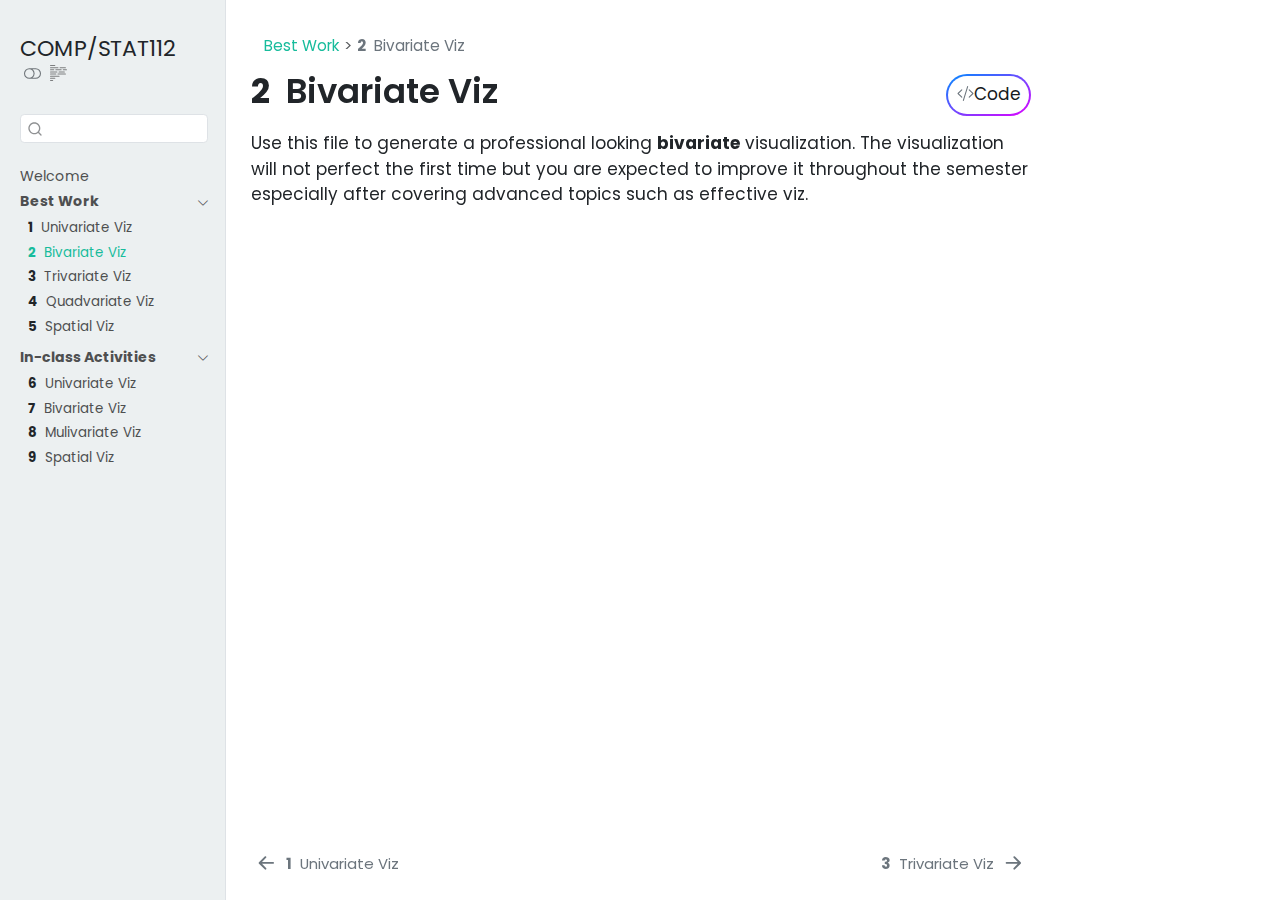
==== bw/bw-bi.html @ db4bf563 "Built site for gh-pages" ====
<!DOCTYPE html>
<html xmlns="http://www.w3.org/1999/xhtml" lang="en" xml:lang="en"><head>

<meta charset="utf-8">
<meta name="generator" content="quarto-1.5.57">

<meta name="viewport" content="width=device-width, initial-scale=1.0, user-scalable=yes">


<title>2&nbsp; Bivariate Viz – COMP/STAT112 Notebook</title>
<style>
code{white-space: pre-wrap;}
span.smallcaps{font-variant: small-caps;}
div.columns{display: flex; gap: min(4vw, 1.5em);}
div.column{flex: auto; overflow-x: auto;}
div.hanging-indent{margin-left: 1.5em; text-indent: -1.5em;}
ul.task-list{list-style: none;}
ul.task-list li input[type="checkbox"] {
  width: 0.8em;
  margin: 0 0.8em 0.2em -1em; /* quarto-specific, see https://github.com/quarto-dev/quarto-cli/issues/4556 */ 
  vertical-align: middle;
}
/* CSS for syntax highlighting */
pre > code.sourceCode { white-space: pre; position: relative; }
pre > code.sourceCode > span { line-height: 1.25; }
pre > code.sourceCode > span:empty { height: 1.2em; }
.sourceCode { overflow: visible; }
code.sourceCode > span { color: inherit; text-decoration: inherit; }
div.sourceCode { margin: 1em 0; }
pre.sourceCode { margin: 0; }
@media screen {
div.sourceCode { overflow: auto; }
}
@media print {
pre > code.sourceCode { white-space: pre-wrap; }
pre > code.sourceCode > span { display: inline-block; text-indent: -5em; padding-left: 5em; }
}
pre.numberSource code
  { counter-reset: source-line 0; }
pre.numberSource code > span
  { position: relative; left: -4em; counter-increment: source-line; }
pre.numberSource code > span > a:first-child::before
  { content: counter(source-line);
    position: relative; left: -1em; text-align: right; vertical-align: baseline;
    border: none; display: inline-block;
    -webkit-touch-callout: none; -webkit-user-select: none;
    -khtml-user-select: none; -moz-user-select: none;
    -ms-user-select: none; user-select: none;
    padding: 0 4px; width: 4em;
  }
pre.numberSource { margin-left: 3em;  padding-left: 4px; }
div.sourceCode
  {   }
@media screen {
pre > code.sourceCode > span > a:first-child::before { text-decoration: underline; }
}
</style>


<script src="../site_libs/quarto-nav/quarto-nav.js"></script>
<script src="../site_libs/clipboard/clipboard.min.js"></script>
<script src="../site_libs/quarto-search/autocomplete.umd.js"></script>
<script src="../site_libs/quarto-search/fuse.min.js"></script>
<script src="../site_libs/quarto-search/quarto-search.js"></script>
<meta name="quarto:offset" content="../">
<link href="../bw/bw-tri.html" rel="next">
<link href="../bw/bw-uni.html" rel="prev">
<script src="../site_libs/quarto-html/quarto.js"></script>
<script src="../site_libs/quarto-html/popper.min.js"></script>
<script src="../site_libs/quarto-html/tippy.umd.min.js"></script>
<script src="../site_libs/quarto-html/anchor.min.js"></script>
<link href="../site_libs/quarto-html/tippy.css" rel="stylesheet">
<link href="../site_libs/quarto-html/quarto-syntax-highlighting.css" rel="stylesheet" class="quarto-color-scheme" id="quarto-text-highlighting-styles">
<link href="../site_libs/quarto-html/quarto-syntax-highlighting-dark.css" rel="prefetch" class="quarto-color-scheme quarto-color-alternate" id="quarto-text-highlighting-styles">
<script src="../site_libs/bootstrap/bootstrap.min.js"></script>
<link href="../site_libs/bootstrap/bootstrap-icons.css" rel="stylesheet">
<link href="../site_libs/bootstrap/bootstrap.min.css" rel="stylesheet" class="quarto-color-scheme" id="quarto-bootstrap" data-mode="light">
<link href="../site_libs/bootstrap/bootstrap-dark.min.css" rel="prefetch" class="quarto-color-scheme quarto-color-alternate" id="quarto-bootstrap" data-mode="dark">
<script id="quarto-search-options" type="application/json">{
  "location": "sidebar",
  "copy-button": false,
  "collapse-after": 3,
  "panel-placement": "start",
  "type": "textbox",
  "limit": 50,
  "keyboard-shortcut": [
    "f",
    "/",
    "s"
  ],
  "show-item-context": false,
  "language": {
    "search-no-results-text": "No results",
    "search-matching-documents-text": "matching documents",
    "search-copy-link-title": "Copy link to search",
    "search-hide-matches-text": "Hide additional matches",
    "search-more-match-text": "more match in this document",
    "search-more-matches-text": "more matches in this document",
    "search-clear-button-title": "Clear",
    "search-text-placeholder": "",
    "search-detached-cancel-button-title": "Cancel",
    "search-submit-button-title": "Submit",
    "search-label": "Search"
  }
}</script>


<link rel="stylesheet" href="../style/custom.css">
</head>

<body class="nav-sidebar docked">

<div id="quarto-search-results"></div>
  <header id="quarto-header" class="headroom fixed-top">
  <nav class="quarto-secondary-nav">
    <div class="container-fluid d-flex">
      <button type="button" class="quarto-btn-toggle btn" data-bs-toggle="collapse" role="button" data-bs-target=".quarto-sidebar-collapse-item" aria-controls="quarto-sidebar" aria-expanded="false" aria-label="Toggle sidebar navigation" onclick="if (window.quartoToggleHeadroom) { window.quartoToggleHeadroom(); }">
        <i class="bi bi-layout-text-sidebar-reverse"></i>
      </button>
        <nav class="quarto-page-breadcrumbs" aria-label="breadcrumb"><ol class="breadcrumb"><li class="breadcrumb-item"><a href="../bw/bw-uni.html">Best Work</a></li><li class="breadcrumb-item"><a href="../bw/bw-bi.html"><span class="chapter-number">2</span>&nbsp; <span class="chapter-title">Bivariate Viz</span></a></li></ol></nav>
        <a class="flex-grow-1" role="navigation" data-bs-toggle="collapse" data-bs-target=".quarto-sidebar-collapse-item" aria-controls="quarto-sidebar" aria-expanded="false" aria-label="Toggle sidebar navigation" onclick="if (window.quartoToggleHeadroom) { window.quartoToggleHeadroom(); }">      
        </a>
      <button type="button" class="btn quarto-search-button" aria-label="Search" onclick="window.quartoOpenSearch();">
        <i class="bi bi-search"></i>
      </button>
    </div>
  </nav>
</header>
<!-- content -->
<div id="quarto-content" class="quarto-container page-columns page-rows-contents page-layout-article">
<!-- sidebar -->
  <nav id="quarto-sidebar" class="sidebar collapse collapse-horizontal quarto-sidebar-collapse-item sidebar-navigation docked overflow-auto">
    <div class="pt-lg-2 mt-2 text-left sidebar-header">
    <div class="sidebar-title mb-0 py-0">
      <a href="../">COMP/STAT112</a> 
        <div class="sidebar-tools-main">
  <a href="" class="quarto-color-scheme-toggle quarto-navigation-tool  px-1" onclick="window.quartoToggleColorScheme(); return false;" title="Toggle dark mode"><i class="bi"></i></a>
  <a href="" class="quarto-reader-toggle quarto-navigation-tool px-1" onclick="window.quartoToggleReader(); return false;" title="Toggle reader mode">
  <div class="quarto-reader-toggle-btn">
  <i class="bi"></i>
  </div>
</a>
</div>
    </div>
      </div>
        <div class="mt-2 flex-shrink-0 align-items-center">
        <div class="sidebar-search">
        <div id="quarto-search" class="" title="Search"></div>
        </div>
        </div>
    <div class="sidebar-menu-container"> 
    <ul class="list-unstyled mt-1">
        <li class="sidebar-item">
  <div class="sidebar-item-container"> 
  <a href="../index.html" class="sidebar-item-text sidebar-link">
 <span class="menu-text">Welcome</span></a>
  </div>
</li>
        <li class="sidebar-item sidebar-item-section">
      <div class="sidebar-item-container"> 
            <a class="sidebar-item-text sidebar-link text-start" data-bs-toggle="collapse" data-bs-target="#quarto-sidebar-section-1" role="navigation" aria-expanded="true">
 <span class="menu-text">Best Work</span></a>
          <a class="sidebar-item-toggle text-start" data-bs-toggle="collapse" data-bs-target="#quarto-sidebar-section-1" role="navigation" aria-expanded="true" aria-label="Toggle section">
            <i class="bi bi-chevron-right ms-2"></i>
          </a> 
      </div>
      <ul id="quarto-sidebar-section-1" class="collapse list-unstyled sidebar-section depth1 show">  
          <li class="sidebar-item">
  <div class="sidebar-item-container"> 
  <a href="../bw/bw-uni.html" class="sidebar-item-text sidebar-link">
 <span class="menu-text"><span class="chapter-number">1</span>&nbsp; <span class="chapter-title">Univariate Viz</span></span></a>
  </div>
</li>
          <li class="sidebar-item">
  <div class="sidebar-item-container"> 
  <a href="../bw/bw-bi.html" class="sidebar-item-text sidebar-link active">
 <span class="menu-text"><span class="chapter-number">2</span>&nbsp; <span class="chapter-title">Bivariate Viz</span></span></a>
  </div>
</li>
          <li class="sidebar-item">
  <div class="sidebar-item-container"> 
  <a href="../bw/bw-tri.html" class="sidebar-item-text sidebar-link">
 <span class="menu-text"><span class="chapter-number">3</span>&nbsp; <span class="chapter-title">Trivariate Viz</span></span></a>
  </div>
</li>
          <li class="sidebar-item">
  <div class="sidebar-item-container"> 
  <a href="../bw/bw-quad.html" class="sidebar-item-text sidebar-link">
 <span class="menu-text"><span class="chapter-number">4</span>&nbsp; <span class="chapter-title">Quadvariate Viz</span></span></a>
  </div>
</li>
          <li class="sidebar-item">
  <div class="sidebar-item-container"> 
  <a href="../bw/bw-spatial.html" class="sidebar-item-text sidebar-link">
 <span class="menu-text"><span class="chapter-number">5</span>&nbsp; <span class="chapter-title">Spatial Viz</span></span></a>
  </div>
</li>
      </ul>
  </li>
        <li class="sidebar-item sidebar-item-section">
      <div class="sidebar-item-container"> 
            <a class="sidebar-item-text sidebar-link text-start" data-bs-toggle="collapse" data-bs-target="#quarto-sidebar-section-2" role="navigation" aria-expanded="true">
 <span class="menu-text">In-class Activities</span></a>
          <a class="sidebar-item-toggle text-start" data-bs-toggle="collapse" data-bs-target="#quarto-sidebar-section-2" role="navigation" aria-expanded="true" aria-label="Toggle section">
            <i class="bi bi-chevron-right ms-2"></i>
          </a> 
      </div>
      <ul id="quarto-sidebar-section-2" class="collapse list-unstyled sidebar-section depth1 show">  
          <li class="sidebar-item">
  <div class="sidebar-item-container"> 
  <a href="../ica/ica-uni.html" class="sidebar-item-text sidebar-link">
 <span class="menu-text"><span class="chapter-number">6</span>&nbsp; <span class="chapter-title">Univariate Viz</span></span></a>
  </div>
</li>
          <li class="sidebar-item">
  <div class="sidebar-item-container"> 
  <a href="../ica/ica-bi.html" class="sidebar-item-text sidebar-link">
 <span class="menu-text"><span class="chapter-number">7</span>&nbsp; <span class="chapter-title">Bivariate Viz</span></span></a>
  </div>
</li>
          <li class="sidebar-item">
  <div class="sidebar-item-container"> 
  <a href="../ica/ica-multi.html" class="sidebar-item-text sidebar-link">
 <span class="menu-text"><span class="chapter-number">8</span>&nbsp; <span class="chapter-title">Mulivariate Viz</span></span></a>
  </div>
</li>
          <li class="sidebar-item">
  <div class="sidebar-item-container"> 
  <a href="../ica/ica-spatial.html" class="sidebar-item-text sidebar-link">
 <span class="menu-text"><span class="chapter-number">9</span>&nbsp; <span class="chapter-title">Spatial Viz</span></span></a>
  </div>
</li>
      </ul>
  </li>
    </ul>
    </div>
</nav>
<div id="quarto-sidebar-glass" class="quarto-sidebar-collapse-item" data-bs-toggle="collapse" data-bs-target=".quarto-sidebar-collapse-item"></div>
<!-- margin-sidebar -->
    <div id="quarto-margin-sidebar" class="sidebar margin-sidebar zindex-bottom">
        
    </div>
<!-- main -->
<main class="content" id="quarto-document-content">

<header id="title-block-header" class="quarto-title-block default"><nav class="quarto-page-breadcrumbs quarto-title-breadcrumbs d-none d-lg-block" aria-label="breadcrumb"><ol class="breadcrumb"><li class="breadcrumb-item"><a href="../bw/bw-uni.html">Best Work</a></li><li class="breadcrumb-item"><a href="../bw/bw-bi.html"><span class="chapter-number">2</span>&nbsp; <span class="chapter-title">Bivariate Viz</span></a></li></ol></nav>
<div class="quarto-title">
<div class="quarto-title-block"><div><h1 class="title"><span class="chapter-number">2</span>&nbsp; <span class="chapter-title">Bivariate Viz</span></h1><button type="button" class="btn code-tools-button" id="quarto-code-tools-source"><i class="bi"></i> Code</button></div></div>
</div>



<div class="quarto-title-meta">

    
  
    
  </div>
  


</header>


<p>Use this file to generate a professional looking <strong>bivariate</strong> visualization. The visualization will not perfect the first time but you are expected to improve it throughout the semester especially after covering advanced topics such as effective viz.</p>


<!-- -->


</main> <!-- /main -->
<script id="quarto-html-after-body" type="application/javascript">
window.document.addEventListener("DOMContentLoaded", function (event) {
  const toggleBodyColorMode = (bsSheetEl) => {
    const mode = bsSheetEl.getAttribute("data-mode");
    const bodyEl = window.document.querySelector("body");
    if (mode === "dark") {
      bodyEl.classList.add("quarto-dark");
      bodyEl.classList.remove("quarto-light");
    } else {
      bodyEl.classList.add("quarto-light");
      bodyEl.classList.remove("quarto-dark");
    }
  }
  const toggleBodyColorPrimary = () => {
    const bsSheetEl = window.document.querySelector("link#quarto-bootstrap");
    if (bsSheetEl) {
      toggleBodyColorMode(bsSheetEl);
    }
  }
  toggleBodyColorPrimary();  
  const disableStylesheet = (stylesheets) => {
    for (let i=0; i < stylesheets.length; i++) {
      const stylesheet = stylesheets[i];
      stylesheet.rel = 'prefetch';
    }
  }
  const enableStylesheet = (stylesheets) => {
    for (let i=0; i < stylesheets.length; i++) {
      const stylesheet = stylesheets[i];
      stylesheet.rel = 'stylesheet';
    }
  }
  const manageTransitions = (selector, allowTransitions) => {
    const els = window.document.querySelectorAll(selector);
    for (let i=0; i < els.length; i++) {
      const el = els[i];
      if (allowTransitions) {
        el.classList.remove('notransition');
      } else {
        el.classList.add('notransition');
      }
    }
  }
  const toggleGiscusIfUsed = (isAlternate, darkModeDefault) => {
    const baseTheme = document.querySelector('#giscus-base-theme')?.value ?? 'light';
    const alternateTheme = document.querySelector('#giscus-alt-theme')?.value ?? 'dark';
    let newTheme = '';
    if(darkModeDefault) {
      newTheme = isAlternate ? baseTheme : alternateTheme;
    } else {
      newTheme = isAlternate ? alternateTheme : baseTheme;
    }
    const changeGiscusTheme = () => {
      // From: https://github.com/giscus/giscus/issues/336
      const sendMessage = (message) => {
        const iframe = document.querySelector('iframe.giscus-frame');
        if (!iframe) return;
        iframe.contentWindow.postMessage({ giscus: message }, 'https://giscus.app');
      }
      sendMessage({
        setConfig: {
          theme: newTheme
        }
      });
    }
    const isGiscussLoaded = window.document.querySelector('iframe.giscus-frame') !== null;
    if (isGiscussLoaded) {
      changeGiscusTheme();
    }
  }
  const toggleColorMode = (alternate) => {
    // Switch the stylesheets
    const alternateStylesheets = window.document.querySelectorAll('link.quarto-color-scheme.quarto-color-alternate');
    manageTransitions('#quarto-margin-sidebar .nav-link', false);
    if (alternate) {
      enableStylesheet(alternateStylesheets);
      for (const sheetNode of alternateStylesheets) {
        if (sheetNode.id === "quarto-bootstrap") {
          toggleBodyColorMode(sheetNode);
        }
      }
    } else {
      disableStylesheet(alternateStylesheets);
      toggleBodyColorPrimary();
    }
    manageTransitions('#quarto-margin-sidebar .nav-link', true);
    // Switch the toggles
    const toggles = window.document.querySelectorAll('.quarto-color-scheme-toggle');
    for (let i=0; i < toggles.length; i++) {
      const toggle = toggles[i];
      if (toggle) {
        if (alternate) {
          toggle.classList.add("alternate");     
        } else {
          toggle.classList.remove("alternate");
        }
      }
    }
    // Hack to workaround the fact that safari doesn't
    // properly recolor the scrollbar when toggling (#1455)
    if (navigator.userAgent.indexOf('Safari') > 0 && navigator.userAgent.indexOf('Chrome') == -1) {
      manageTransitions("body", false);
      window.scrollTo(0, 1);
      setTimeout(() => {
        window.scrollTo(0, 0);
        manageTransitions("body", true);
      }, 40);  
    }
  }
  const isFileUrl = () => { 
    return window.location.protocol === 'file:';
  }
  const hasAlternateSentinel = () => {  
    let styleSentinel = getColorSchemeSentinel();
    if (styleSentinel !== null) {
      return styleSentinel === "alternate";
    } else {
      return false;
    }
  }
  const setStyleSentinel = (alternate) => {
    const value = alternate ? "alternate" : "default";
    if (!isFileUrl()) {
      window.localStorage.setItem("quarto-color-scheme", value);
    } else {
      localAlternateSentinel = value;
    }
  }
  const getColorSchemeSentinel = () => {
    if (!isFileUrl()) {
      const storageValue = window.localStorage.getItem("quarto-color-scheme");
      return storageValue != null ? storageValue : localAlternateSentinel;
    } else {
      return localAlternateSentinel;
    }
  }
  const darkModeDefault = false;
  let localAlternateSentinel = darkModeDefault ? 'alternate' : 'default';
  // Dark / light mode switch
  window.quartoToggleColorScheme = () => {
    // Read the current dark / light value 
    let toAlternate = !hasAlternateSentinel();
    toggleColorMode(toAlternate);
    setStyleSentinel(toAlternate);
    toggleGiscusIfUsed(toAlternate, darkModeDefault);
  };
  // Ensure there is a toggle, if there isn't float one in the top right
  if (window.document.querySelector('.quarto-color-scheme-toggle') === null) {
    const a = window.document.createElement('a');
    a.classList.add('top-right');
    a.classList.add('quarto-color-scheme-toggle');
    a.href = "";
    a.onclick = function() { try { window.quartoToggleColorScheme(); } catch {} return false; };
    const i = window.document.createElement("i");
    i.classList.add('bi');
    a.appendChild(i);
    window.document.body.appendChild(a);
  }
  // Switch to dark mode if need be
  if (hasAlternateSentinel()) {
    toggleColorMode(true);
  } else {
    toggleColorMode(false);
  }
  const icon = "";
  const anchorJS = new window.AnchorJS();
  anchorJS.options = {
    placement: 'right',
    icon: icon
  };
  anchorJS.add('.anchored');
  const isCodeAnnotation = (el) => {
    for (const clz of el.classList) {
      if (clz.startsWith('code-annotation-')) {                     
        return true;
      }
    }
    return false;
  }
  const onCopySuccess = function(e) {
    // button target
    const button = e.trigger;
    // don't keep focus
    button.blur();
    // flash "checked"
    button.classList.add('code-copy-button-checked');
    var currentTitle = button.getAttribute("title");
    button.setAttribute("title", "Copied!");
    let tooltip;
    if (window.bootstrap) {
      button.setAttribute("data-bs-toggle", "tooltip");
      button.setAttribute("data-bs-placement", "left");
      button.setAttribute("data-bs-title", "Copied!");
      tooltip = new bootstrap.Tooltip(button, 
        { trigger: "manual", 
          customClass: "code-copy-button-tooltip",
          offset: [0, -8]});
      tooltip.show();    
    }
    setTimeout(function() {
      if (tooltip) {
        tooltip.hide();
        button.removeAttribute("data-bs-title");
        button.removeAttribute("data-bs-toggle");
        button.removeAttribute("data-bs-placement");
      }
      button.setAttribute("title", currentTitle);
      button.classList.remove('code-copy-button-checked');
    }, 1000);
    // clear code selection
    e.clearSelection();
  }
  const getTextToCopy = function(trigger) {
      const codeEl = trigger.previousElementSibling.cloneNode(true);
      for (const childEl of codeEl.children) {
        if (isCodeAnnotation(childEl)) {
          childEl.remove();
        }
      }
      return codeEl.innerText;
  }
  const clipboard = new window.ClipboardJS('.code-copy-button:not([data-in-quarto-modal])', {
    text: getTextToCopy
  });
  clipboard.on('success', onCopySuccess);
  if (window.document.getElementById('quarto-embedded-source-code-modal')) {
    // For code content inside modals, clipBoardJS needs to be initialized with a container option
    // TODO: Check when it could be a function (https://github.com/zenorocha/clipboard.js/issues/860)
    const clipboardModal = new window.ClipboardJS('.code-copy-button[data-in-quarto-modal]', {
      text: getTextToCopy,
      container: window.document.getElementById('quarto-embedded-source-code-modal')
    });
    clipboardModal.on('success', onCopySuccess);
  }
  const viewSource = window.document.getElementById('quarto-view-source') ||
                     window.document.getElementById('quarto-code-tools-source');
  if (viewSource) {
    const sourceUrl = viewSource.getAttribute("data-quarto-source-url");
    viewSource.addEventListener("click", function(e) {
      if (sourceUrl) {
        // rstudio viewer pane
        if (/\bcapabilities=\b/.test(window.location)) {
          window.open(sourceUrl);
        } else {
          window.location.href = sourceUrl;
        }
      } else {
        const modal = new bootstrap.Modal(document.getElementById('quarto-embedded-source-code-modal'));
        modal.show();
      }
      return false;
    });
  }
  function toggleCodeHandler(show) {
    return function(e) {
      const detailsSrc = window.document.querySelectorAll(".cell > details > .sourceCode");
      for (let i=0; i<detailsSrc.length; i++) {
        const details = detailsSrc[i].parentElement;
        if (show) {
          details.open = true;
        } else {
          details.removeAttribute("open");
        }
      }
      const cellCodeDivs = window.document.querySelectorAll(".cell > .sourceCode");
      const fromCls = show ? "hidden" : "unhidden";
      const toCls = show ? "unhidden" : "hidden";
      for (let i=0; i<cellCodeDivs.length; i++) {
        const codeDiv = cellCodeDivs[i];
        if (codeDiv.classList.contains(fromCls)) {
          codeDiv.classList.remove(fromCls);
          codeDiv.classList.add(toCls);
        } 
      }
      return false;
    }
  }
  const hideAllCode = window.document.getElementById("quarto-hide-all-code");
  if (hideAllCode) {
    hideAllCode.addEventListener("click", toggleCodeHandler(false));
  }
  const showAllCode = window.document.getElementById("quarto-show-all-code");
  if (showAllCode) {
    showAllCode.addEventListener("click", toggleCodeHandler(true));
  }
    var localhostRegex = new RegExp(/^(?:http|https):\/\/localhost\:?[0-9]*\//);
    var mailtoRegex = new RegExp(/^mailto:/);
      var filterRegex = new RegExp('/' + window.location.host + '/');
    var isInternal = (href) => {
        return filterRegex.test(href) || localhostRegex.test(href) || mailtoRegex.test(href);
    }
    // Inspect non-navigation links and adorn them if external
 	var links = window.document.querySelectorAll('a[href]:not(.nav-link):not(.navbar-brand):not(.toc-action):not(.sidebar-link):not(.sidebar-item-toggle):not(.pagination-link):not(.no-external):not([aria-hidden]):not(.dropdown-item):not(.quarto-navigation-tool):not(.about-link)');
    for (var i=0; i<links.length; i++) {
      const link = links[i];
      if (!isInternal(link.href)) {
        // undo the damage that might have been done by quarto-nav.js in the case of
        // links that we want to consider external
        if (link.dataset.originalHref !== undefined) {
          link.href = link.dataset.originalHref;
        }
          // target, if specified
          link.setAttribute("target", "_blank");
          if (link.getAttribute("rel") === null) {
            link.setAttribute("rel", "noopener");
          }
      }
    }
  function tippyHover(el, contentFn, onTriggerFn, onUntriggerFn) {
    const config = {
      allowHTML: true,
      maxWidth: 500,
      delay: 100,
      arrow: false,
      appendTo: function(el) {
          return el.parentElement;
      },
      interactive: true,
      interactiveBorder: 10,
      theme: 'quarto',
      placement: 'bottom-start',
    };
    if (contentFn) {
      config.content = contentFn;
    }
    if (onTriggerFn) {
      config.onTrigger = onTriggerFn;
    }
    if (onUntriggerFn) {
      config.onUntrigger = onUntriggerFn;
    }
    window.tippy(el, config); 
  }
  const noterefs = window.document.querySelectorAll('a[role="doc-noteref"]');
  for (var i=0; i<noterefs.length; i++) {
    const ref = noterefs[i];
    tippyHover(ref, function() {
      // use id or data attribute instead here
      let href = ref.getAttribute('data-footnote-href') || ref.getAttribute('href');
      try { href = new URL(href).hash; } catch {}
      const id = href.replace(/^#\/?/, "");
      const note = window.document.getElementById(id);
      if (note) {
        return note.innerHTML;
      } else {
        return "";
      }
    });
  }
  const xrefs = window.document.querySelectorAll('a.quarto-xref');
  const processXRef = (id, note) => {
    // Strip column container classes
    const stripColumnClz = (el) => {
      el.classList.remove("page-full", "page-columns");
      if (el.children) {
        for (const child of el.children) {
          stripColumnClz(child);
        }
      }
    }
    stripColumnClz(note)
    if (id === null || id.startsWith('sec-')) {
      // Special case sections, only their first couple elements
      const container = document.createElement("div");
      if (note.children && note.children.length > 2) {
        container.appendChild(note.children[0].cloneNode(true));
        for (let i = 1; i < note.children.length; i++) {
          const child = note.children[i];
          if (child.tagName === "P" && child.innerText === "") {
            continue;
          } else {
            container.appendChild(child.cloneNode(true));
            break;
          }
        }
        if (window.Quarto?.typesetMath) {
          window.Quarto.typesetMath(container);
        }
        return container.innerHTML
      } else {
        if (window.Quarto?.typesetMath) {
          window.Quarto.typesetMath(note);
        }
        return note.innerHTML;
      }
    } else {
      // Remove any anchor links if they are present
      const anchorLink = note.querySelector('a.anchorjs-link');
      if (anchorLink) {
        anchorLink.remove();
      }
      if (window.Quarto?.typesetMath) {
        window.Quarto.typesetMath(note);
      }
      // TODO in 1.5, we should make sure this works without a callout special case
      if (note.classList.contains("callout")) {
        return note.outerHTML;
      } else {
        return note.innerHTML;
      }
    }
  }
  for (var i=0; i<xrefs.length; i++) {
    const xref = xrefs[i];
    tippyHover(xref, undefined, function(instance) {
      instance.disable();
      let url = xref.getAttribute('href');
      let hash = undefined; 
      if (url.startsWith('#')) {
        hash = url;
      } else {
        try { hash = new URL(url).hash; } catch {}
      }
      if (hash) {
        const id = hash.replace(/^#\/?/, "");
        const note = window.document.getElementById(id);
        if (note !== null) {
          try {
            const html = processXRef(id, note.cloneNode(true));
            instance.setContent(html);
          } finally {
            instance.enable();
            instance.show();
          }
        } else {
          // See if we can fetch this
          fetch(url.split('#')[0])
          .then(res => res.text())
          .then(html => {
            const parser = new DOMParser();
            const htmlDoc = parser.parseFromString(html, "text/html");
            const note = htmlDoc.getElementById(id);
            if (note !== null) {
              const html = processXRef(id, note);
              instance.setContent(html);
            } 
          }).finally(() => {
            instance.enable();
            instance.show();
          });
        }
      } else {
        // See if we can fetch a full url (with no hash to target)
        // This is a special case and we should probably do some content thinning / targeting
        fetch(url)
        .then(res => res.text())
        .then(html => {
          const parser = new DOMParser();
          const htmlDoc = parser.parseFromString(html, "text/html");
          const note = htmlDoc.querySelector('main.content');
          if (note !== null) {
            // This should only happen for chapter cross references
            // (since there is no id in the URL)
            // remove the first header
            if (note.children.length > 0 && note.children[0].tagName === "HEADER") {
              note.children[0].remove();
            }
            const html = processXRef(null, note);
            instance.setContent(html);
          } 
        }).finally(() => {
          instance.enable();
          instance.show();
        });
      }
    }, function(instance) {
    });
  }
      let selectedAnnoteEl;
      const selectorForAnnotation = ( cell, annotation) => {
        let cellAttr = 'data-code-cell="' + cell + '"';
        let lineAttr = 'data-code-annotation="' +  annotation + '"';
        const selector = 'span[' + cellAttr + '][' + lineAttr + ']';
        return selector;
      }
      const selectCodeLines = (annoteEl) => {
        const doc = window.document;
        const targetCell = annoteEl.getAttribute("data-target-cell");
        const targetAnnotation = annoteEl.getAttribute("data-target-annotation");
        const annoteSpan = window.document.querySelector(selectorForAnnotation(targetCell, targetAnnotation));
        const lines = annoteSpan.getAttribute("data-code-lines").split(",");
        const lineIds = lines.map((line) => {
          return targetCell + "-" + line;
        })
        let top = null;
        let height = null;
        let parent = null;
        if (lineIds.length > 0) {
            //compute the position of the single el (top and bottom and make a div)
            const el = window.document.getElementById(lineIds[0]);
            top = el.offsetTop;
            height = el.offsetHeight;
            parent = el.parentElement.parentElement;
          if (lineIds.length > 1) {
            const lastEl = window.document.getElementById(lineIds[lineIds.length - 1]);
            const bottom = lastEl.offsetTop + lastEl.offsetHeight;
            height = bottom - top;
          }
          if (top !== null && height !== null && parent !== null) {
            // cook up a div (if necessary) and position it 
            let div = window.document.getElementById("code-annotation-line-highlight");
            if (div === null) {
              div = window.document.createElement("div");
              div.setAttribute("id", "code-annotation-line-highlight");
              div.style.position = 'absolute';
              parent.appendChild(div);
            }
            div.style.top = top - 2 + "px";
            div.style.height = height + 4 + "px";
            div.style.left = 0;
            let gutterDiv = window.document.getElementById("code-annotation-line-highlight-gutter");
            if (gutterDiv === null) {
              gutterDiv = window.document.createElement("div");
              gutterDiv.setAttribute("id", "code-annotation-line-highlight-gutter");
              gutterDiv.style.position = 'absolute';
              const codeCell = window.document.getElementById(targetCell);
              const gutter = codeCell.querySelector('.code-annotation-gutter');
              gutter.appendChild(gutterDiv);
            }
            gutterDiv.style.top = top - 2 + "px";
            gutterDiv.style.height = height + 4 + "px";
          }
          selectedAnnoteEl = annoteEl;
        }
      };
      const unselectCodeLines = () => {
        const elementsIds = ["code-annotation-line-highlight", "code-annotation-line-highlight-gutter"];
        elementsIds.forEach((elId) => {
          const div = window.document.getElementById(elId);
          if (div) {
            div.remove();
          }
        });
        selectedAnnoteEl = undefined;
      };
        // Handle positioning of the toggle
    window.addEventListener(
      "resize",
      throttle(() => {
        elRect = undefined;
        if (selectedAnnoteEl) {
          selectCodeLines(selectedAnnoteEl);
        }
      }, 10)
    );
    function throttle(fn, ms) {
    let throttle = false;
    let timer;
      return (...args) => {
        if(!throttle) { // first call gets through
            fn.apply(this, args);
            throttle = true;
        } else { // all the others get throttled
            if(timer) clearTimeout(timer); // cancel #2
            timer = setTimeout(() => {
              fn.apply(this, args);
              timer = throttle = false;
            }, ms);
        }
      };
    }
      // Attach click handler to the DT
      const annoteDls = window.document.querySelectorAll('dt[data-target-cell]');
      for (const annoteDlNode of annoteDls) {
        annoteDlNode.addEventListener('click', (event) => {
          const clickedEl = event.target;
          if (clickedEl !== selectedAnnoteEl) {
            unselectCodeLines();
            const activeEl = window.document.querySelector('dt[data-target-cell].code-annotation-active');
            if (activeEl) {
              activeEl.classList.remove('code-annotation-active');
            }
            selectCodeLines(clickedEl);
            clickedEl.classList.add('code-annotation-active');
          } else {
            // Unselect the line
            unselectCodeLines();
            clickedEl.classList.remove('code-annotation-active');
          }
        });
      }
  const findCites = (el) => {
    const parentEl = el.parentElement;
    if (parentEl) {
      const cites = parentEl.dataset.cites;
      if (cites) {
        return {
          el,
          cites: cites.split(' ')
        };
      } else {
        return findCites(el.parentElement)
      }
    } else {
      return undefined;
    }
  };
  var bibliorefs = window.document.querySelectorAll('a[role="doc-biblioref"]');
  for (var i=0; i<bibliorefs.length; i++) {
    const ref = bibliorefs[i];
    const citeInfo = findCites(ref);
    if (citeInfo) {
      tippyHover(citeInfo.el, function() {
        var popup = window.document.createElement('div');
        citeInfo.cites.forEach(function(cite) {
          var citeDiv = window.document.createElement('div');
          citeDiv.classList.add('hanging-indent');
          citeDiv.classList.add('csl-entry');
          var biblioDiv = window.document.getElementById('ref-' + cite);
          if (biblioDiv) {
            citeDiv.innerHTML = biblioDiv.innerHTML;
          }
          popup.appendChild(citeDiv);
        });
        return popup.innerHTML;
      });
    }
  }
});
</script>
<nav class="page-navigation">
  <div class="nav-page nav-page-previous">
      <a href="../bw/bw-uni.html" class="pagination-link" aria-label="Univariate Viz">
        <i class="bi bi-arrow-left-short"></i> <span class="nav-page-text"><span class="chapter-number">1</span>&nbsp; <span class="chapter-title">Univariate Viz</span></span>
      </a>          
  </div>
  <div class="nav-page nav-page-next">
      <a href="../bw/bw-tri.html" class="pagination-link" aria-label="Trivariate Viz">
        <span class="nav-page-text"><span class="chapter-number">3</span>&nbsp; <span class="chapter-title">Trivariate Viz</span></span> <i class="bi bi-arrow-right-short"></i>
      </a>
  </div>
</nav><div class="modal fade" id="quarto-embedded-source-code-modal" tabindex="-1" aria-labelledby="quarto-embedded-source-code-modal-label" aria-hidden="true"><div class="modal-dialog modal-dialog-scrollable"><div class="modal-content"><div class="modal-header"><h5 class="modal-title" id="quarto-embedded-source-code-modal-label">Source Code</h5><button class="btn-close" data-bs-dismiss="modal"></button></div><div class="modal-body"><div class="">
<div class="sourceCode" id="cb1" data-shortcodes="false"><pre class="sourceCode numberSource markdown number-lines code-with-copy"><code class="sourceCode markdown"><span id="cb1-1"><a href="#cb1-1"></a><span class="co">---</span></span>
<span id="cb1-2"><a href="#cb1-2"></a><span class="an">title:</span><span class="co"> "Bivariate Viz"</span></span>
<span id="cb1-3"><a href="#cb1-3"></a><span class="co">---</span></span>
<span id="cb1-4"><a href="#cb1-4"></a></span>
<span id="cb1-5"><a href="#cb1-5"></a>Use this file to generate a professional looking **bivariate** visualization.  The visualization will not perfect the first time but you are expected to improve it throughout the semester especially after covering advanced topics such as effective viz.</span></code><button title="Copy to Clipboard" class="code-copy-button" data-in-quarto-modal=""><i class="bi"></i></button></pre></div>
</div></div></div></div></div>
</div> <!-- /content -->




</body></html>
---- site_libs/quarto-html/tippy.css ----
.tippy-box[data-animation=fade][data-state=hidden]{opacity:0}[data-tippy-root]{max-width:calc(100vw - 10px)}.tippy-box{position:relative;background-color:#333;color:#fff;border-radius:4px;font-size:14px;line-height:1.4;white-space:normal;outline:0;transition-property:transform,visibility,opacity}.tippy-box[data-placement^=top]>.tippy-arrow{bottom:0}.tippy-box[data-placement^=top]>.tippy-arrow:before{bottom:-7px;left:0;border-width:8px 8px 0;border-top-color:initial;transform-origin:center top}.tippy-box[data-placement^=bottom]>.tippy-arrow{top:0}.tippy-box[data-placement^=bottom]>.tippy-arrow:before{top:-7px;left:0;border-width:0 8px 8px;border-bottom-color:initial;transform-origin:center bottom}.tippy-box[data-placement^=left]>.tippy-arrow{right:0}.tippy-box[data-placement^=left]>.tippy-arrow:before{border-width:8px 0 8px 8px;border-left-color:initial;right:-7px;transform-origin:center left}.tippy-box[data-placement^=right]>.tippy-arrow{left:0}.tippy-box[data-placement^=right]>.tippy-arrow:before{left:-7px;border-width:8px 8px 8px 0;border-right-color:initial;transform-origin:center right}.tippy-box[data-inertia][data-state=visible]{transition-timing-function:cubic-bezier(.54,1.5,.38,1.11)}.tippy-arrow{width:16px;height:16px;color:#333}.tippy-arrow:before{content:"";position:absolute;border-color:transparent;border-style:solid}.tippy-content{position:relative;padding:5px 9px;z-index:1}
---- site_libs/quarto-html/quarto-syntax-highlighting.css ----
/* quarto syntax highlight colors */
:root {
  --quarto-hl-ot-color: #003B4F;
  --quarto-hl-at-color: #657422;
  --quarto-hl-ss-color: #20794D;
  --quarto-hl-an-color: #5E5E5E;
  --quarto-hl-fu-color: #4758AB;
  --quarto-hl-st-color: #20794D;
  --quarto-hl-cf-color: #003B4F;
  --quarto-hl-op-color: #5E5E5E;
  --quarto-hl-er-color: #AD0000;
  --quarto-hl-bn-color: #AD0000;
  --quarto-hl-al-color: #AD0000;
  --quarto-hl-va-color: #111111;
  --quarto-hl-bu-color: inherit;
  --quarto-hl-ex-color: inherit;
  --quarto-hl-pp-color: #AD0000;
  --quarto-hl-in-color: #5E5E5E;
  --quarto-hl-vs-color: #20794D;
  --quarto-hl-wa-color: #5E5E5E;
  --quarto-hl-do-color: #5E5E5E;
  --quarto-hl-im-color: #00769E;
  --quarto-hl-ch-color: #20794D;
  --quarto-hl-dt-color: #AD0000;
  --quarto-hl-fl-color: #AD0000;
  --quarto-hl-co-color: #5E5E5E;
  --quarto-hl-cv-color: #5E5E5E;
  --quarto-hl-cn-color: #8f5902;
  --quarto-hl-sc-color: #5E5E5E;
  --quarto-hl-dv-color: #AD0000;
  --quarto-hl-kw-color: #003B4F;
}

/* other quarto variables */
:root {
  --quarto-font-monospace: SFMono-Regular, Menlo, Monaco, Consolas, "Liberation Mono", "Courier New", monospace;
}

pre > code.sourceCode > span {
  color: #003B4F;
}

code span {
  color: #003B4F;
}

code.sourceCode > span {
  color: #003B4F;
}

div.sourceCode,
div.sourceCode pre.sourceCode {
  color: #003B4F;
}

code span.ot {
  color: #003B4F;
  font-style: inherit;
}

code span.at {
  color: #657422;
  font-style: inherit;
}

code span.ss {
  color: #20794D;
  font-style: inherit;
}

code span.an {
  color: #5E5E5E;
  font-style: inherit;
}

code span.fu {
  color: #4758AB;
  font-style: inherit;
}

code span.st {
  color: #20794D;
  font-style: inherit;
}

code span.cf {
  color: #003B4F;
  font-weight: bold;
  font-style: inherit;
}

code span.op {
  color: #5E5E5E;
  font-style: inherit;
}

code span.er {
  color: #AD0000;
  font-style: inherit;
}

code span.bn {
  color: #AD0000;
  font-style: inherit;
}

code span.al {
  color: #AD0000;
  font-style: inherit;
}

code span.va {
  color: #111111;
  font-style: inherit;
}

code span.bu {
  font-style: inherit;
}

code span.ex {
  font-style: inherit;
}

code span.pp {
  color: #AD0000;
  font-style: inherit;
}

code span.in {
  color: #5E5E5E;
  font-style: inherit;
}

code span.vs {
  color: #20794D;
  font-style: inherit;
}

code span.wa {
  color: #5E5E5E;
  font-style: italic;
}

code span.do {
  color: #5E5E5E;
  font-style: italic;
}

code span.im {
  color: #00769E;
  font-style: inherit;
}

code span.ch {
  color: #20794D;
  font-style: inherit;
}

code span.dt {
  color: #AD0000;
  font-style: inherit;
}

code span.fl {
  color: #AD0000;
  font-style: inherit;
}

code span.co {
  color: #5E5E5E;
  font-style: inherit;
}

code span.cv {
  color: #5E5E5E;
  font-style: italic;
}

code span.cn {
  color: #8f5902;
  font-style: inherit;
}

code span.sc {
  color: #5E5E5E;
  font-style: inherit;
}

code span.dv {
  color: #AD0000;
  font-style: inherit;
}

code span.kw {
  color: #003B4F;
  font-weight: bold;
  font-style: inherit;
}

.prevent-inlining {
  content: "</";
}

/*# sourceMappingURL=debc5d5d77c3f9108843748ff7464032.css.map */
---- site_libs/quarto-html/quarto-syntax-highlighting-dark.css ----
/* quarto syntax highlight colors */
:root {
  --quarto-hl-al-color: #f07178;
  --quarto-hl-an-color: #d4d0ab;
  --quarto-hl-at-color: #00e0e0;
  --quarto-hl-bn-color: #d4d0ab;
  --quarto-hl-bu-color: #abe338;
  --quarto-hl-ch-color: #abe338;
  --quarto-hl-co-color: #f8f8f2;
  --quarto-hl-cv-color: #ffd700;
  --quarto-hl-cn-color: #ffd700;
  --quarto-hl-cf-color: #ffa07a;
  --quarto-hl-dt-color: #ffa07a;
  --quarto-hl-dv-color: #d4d0ab;
  --quarto-hl-do-color: #f8f8f2;
  --quarto-hl-er-color: #f07178;
  --quarto-hl-ex-color: #00e0e0;
  --quarto-hl-fl-color: #d4d0ab;
  --quarto-hl-fu-color: #ffa07a;
  --quarto-hl-im-color: #abe338;
  --quarto-hl-in-color: #d4d0ab;
  --quarto-hl-kw-color: #ffa07a;
  --quarto-hl-op-color: #ffa07a;
  --quarto-hl-ot-color: #00e0e0;
  --quarto-hl-pp-color: #dcc6e0;
  --quarto-hl-re-color: #00e0e0;
  --quarto-hl-sc-color: #abe338;
  --quarto-hl-ss-color: #abe338;
  --quarto-hl-st-color: #abe338;
  --quarto-hl-va-color: #00e0e0;
  --quarto-hl-vs-color: #abe338;
  --quarto-hl-wa-color: #dcc6e0;
}

/* other quarto variables */
:root {
  --quarto-font-monospace: SFMono-Regular, Menlo, Monaco, Consolas, "Liberation Mono", "Courier New", monospace;
}

code span.al {
  background-color: #2a0f15;
  font-weight: bold;
  color: #f07178;
}

code span.an {
  color: #d4d0ab;
}

code span.at {
  color: #00e0e0;
}

code span.bn {
  color: #d4d0ab;
}

code span.bu {
  color: #abe338;
}

code span.ch {
  color: #abe338;
}

code span.co {
  font-style: italic;
  color: #f8f8f2;
}

code span.cv {
  color: #ffd700;
}

code span.cn {
  color: #ffd700;
}

code span.cf {
  font-weight: bold;
  color: #ffa07a;
}

code span.dt {
  color: #ffa07a;
}

code span.dv {
  color: #d4d0ab;
}

code span.do {
  color: #f8f8f2;
}

code span.er {
  color: #f07178;
  text-decoration: underline;
}

code span.ex {
  font-weight: bold;
  color: #00e0e0;
}

code span.fl {
  color: #d4d0ab;
}

code span.fu {
  color: #ffa07a;
}

code span.im {
  color: #abe338;
}

code span.in {
  color: #d4d0ab;
}

code span.kw {
  font-weight: bold;
  color: #ffa07a;
}

pre > code.sourceCode > span {
  color: #f8f8f2;
}

code span {
  color: #f8f8f2;
}

code.sourceCode > span {
  color: #f8f8f2;
}

div.sourceCode,
div.sourceCode pre.sourceCode {
  color: #f8f8f2;
}

code span.op {
  color: #ffa07a;
}

code span.ot {
  color: #00e0e0;
}

code span.pp {
  color: #dcc6e0;
}

code span.re {
  background-color: #f8f8f2;
  color: #00e0e0;
}

code span.sc {
  color: #abe338;
}

code span.ss {
  color: #abe338;
}

code span.st {
  color: #abe338;
}

code span.va {
  color: #00e0e0;
}

code span.vs {
  color: #abe338;
}

code span.wa {
  color: #dcc6e0;
}

.prevent-inlining {
  content: "</";
}

/*# sourceMappingURL=935a306eefa94366c21e1a970dddb765.css.map */
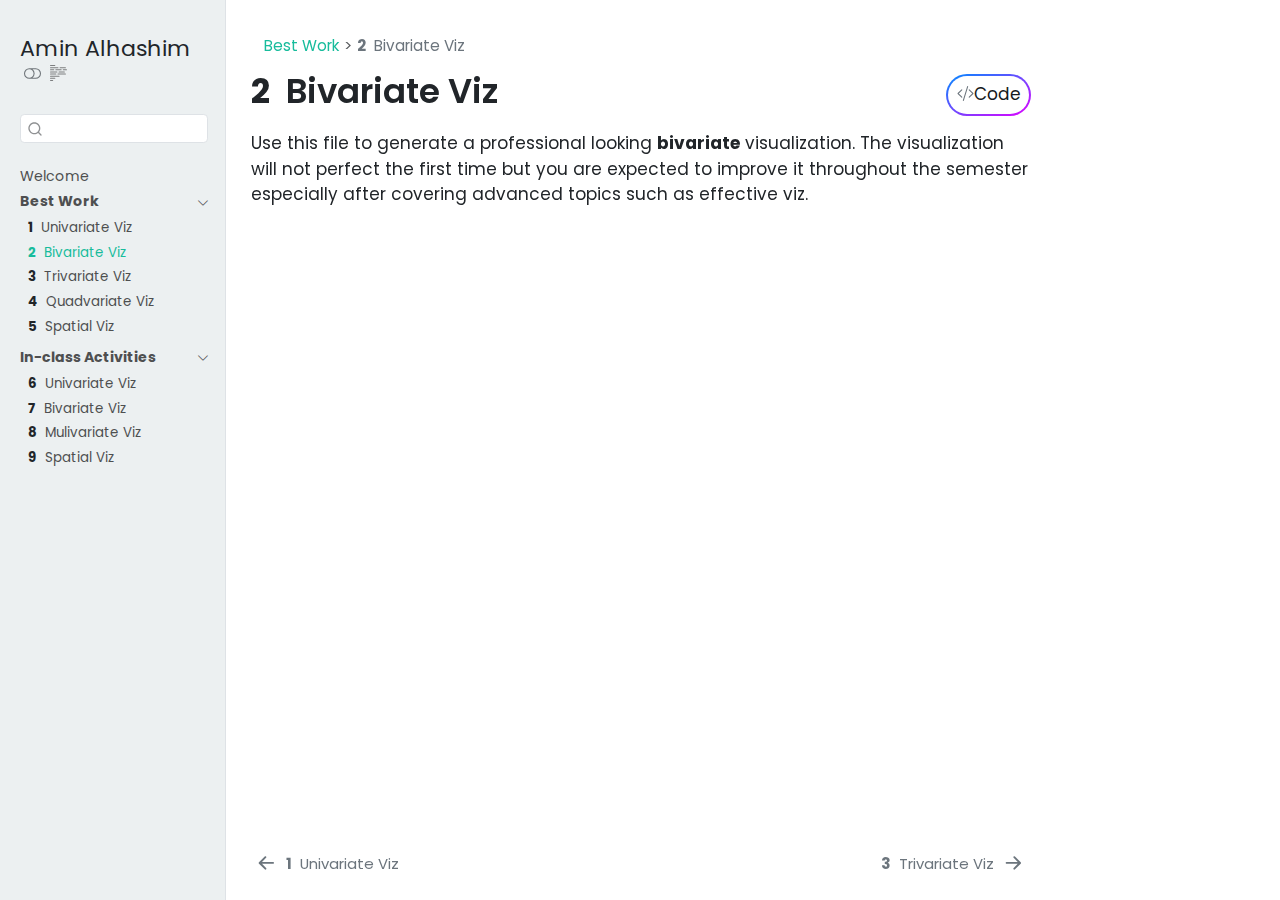
==== commit f9dc1981: "Built site for gh-pages" ====
--- a/bw/bw-bi.html
+++ b/bw/bw-bi.html
@@ -132,7 +132,7 @@
   <nav id="quarto-sidebar" class="sidebar collapse collapse-horizontal quarto-sidebar-collapse-item sidebar-navigation docked overflow-auto">
     <div class="pt-lg-2 mt-2 text-left sidebar-header">
     <div class="sidebar-title mb-0 py-0">
-      <a href="../">COMP/STAT112</a> 
+      <a href="../">Amin Alhashim</a> 
         <div class="sidebar-tools-main">
   <a href="" class="quarto-color-scheme-toggle quarto-navigation-tool  px-1" onclick="window.quartoToggleColorScheme(); return false;" title="Toggle dark mode"><i class="bi"></i></a>
   <a href="" class="quarto-reader-toggle quarto-navigation-tool px-1" onclick="window.quartoToggleReader(); return false;" title="Toggle reader mode">
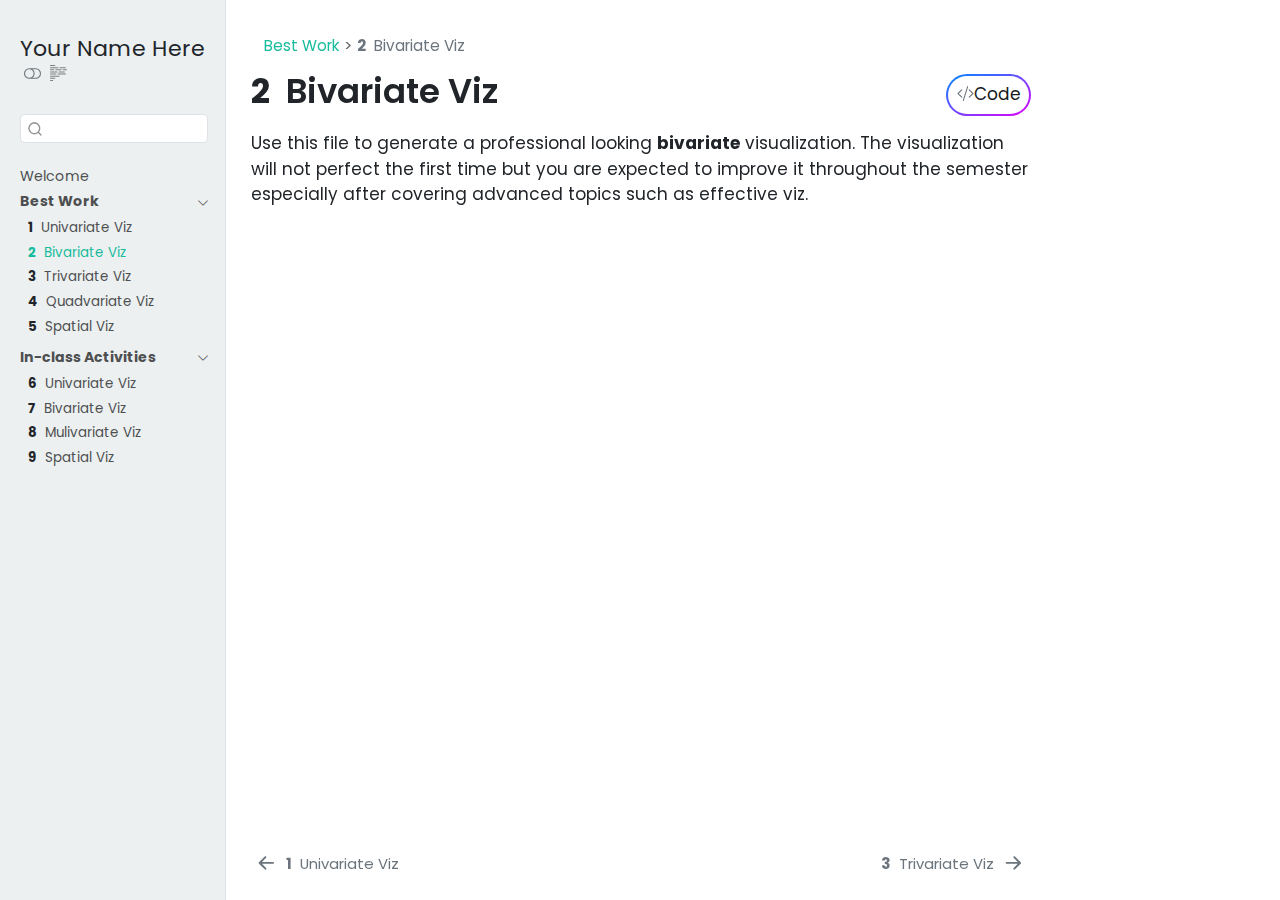
==== commit 2cc94cab: "Built site for gh-pages" ====
--- a/bw/bw-bi.html
+++ b/bw/bw-bi.html
@@ -132,7 +132,7 @@
   <nav id="quarto-sidebar" class="sidebar collapse collapse-horizontal quarto-sidebar-collapse-item sidebar-navigation docked overflow-auto">
     <div class="pt-lg-2 mt-2 text-left sidebar-header">
     <div class="sidebar-title mb-0 py-0">
-      <a href="../">Amin Alhashim</a> 
+      <a href="../">Your Name Here</a> 
         <div class="sidebar-tools-main">
   <a href="" class="quarto-color-scheme-toggle quarto-navigation-tool  px-1" onclick="window.quartoToggleColorScheme(); return false;" title="Toggle dark mode"><i class="bi"></i></a>
   <a href="" class="quarto-reader-toggle quarto-navigation-tool px-1" onclick="window.quartoToggleReader(); return false;" title="Toggle reader mode">
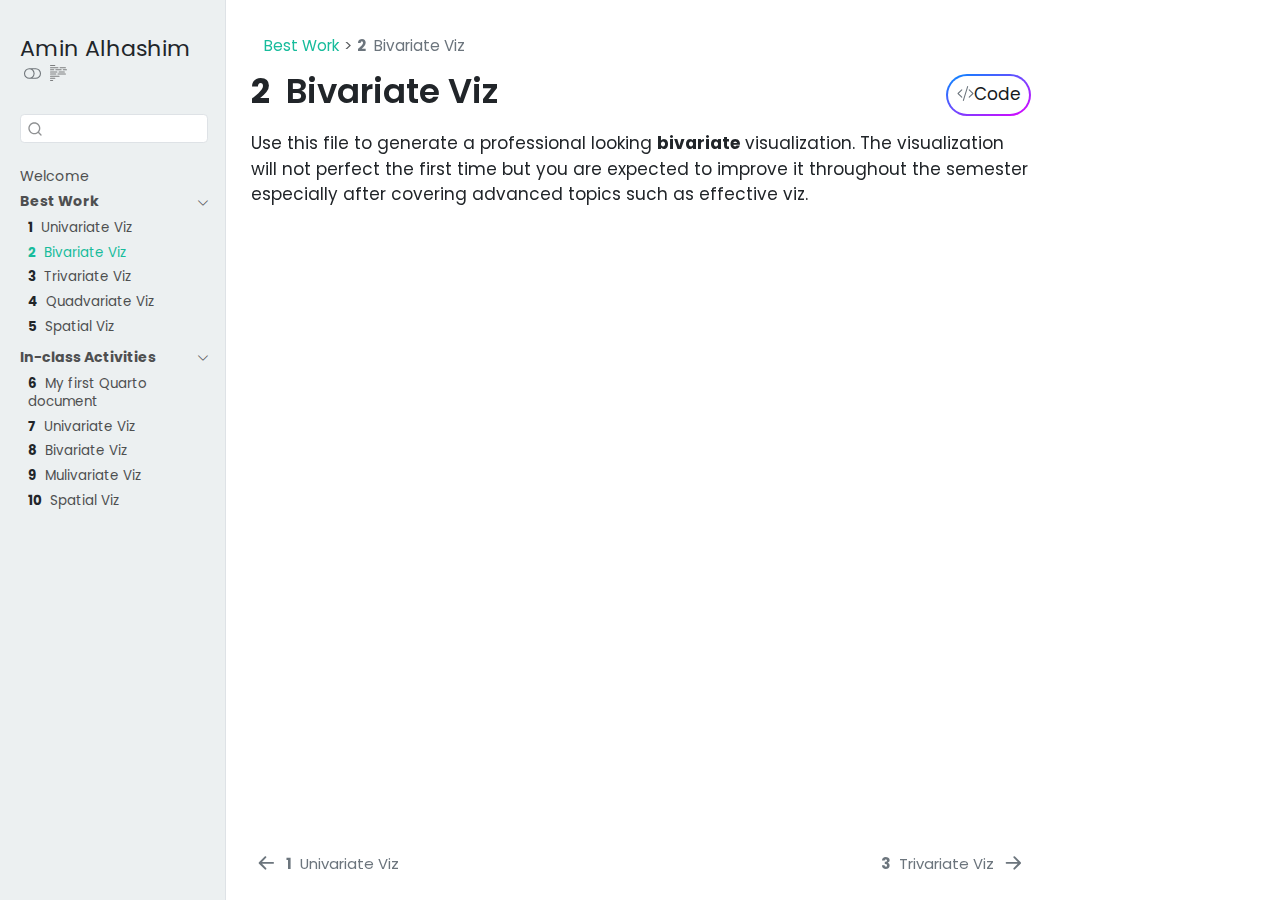
==== commit 357ed4d9: "Built site for gh-pages" ====
--- a/bw/bw-bi.html
+++ b/bw/bw-bi.html
@@ -132,7 +132,7 @@
   <nav id="quarto-sidebar" class="sidebar collapse collapse-horizontal quarto-sidebar-collapse-item sidebar-navigation docked overflow-auto">
     <div class="pt-lg-2 mt-2 text-left sidebar-header">
     <div class="sidebar-title mb-0 py-0">
-      <a href="../">Your Name Here</a> 
+      <a href="../">Amin Alhashim</a> 
         <div class="sidebar-tools-main">
   <a href="" class="quarto-color-scheme-toggle quarto-navigation-tool  px-1" onclick="window.quartoToggleColorScheme(); return false;" title="Toggle dark mode"><i class="bi"></i></a>
   <a href="" class="quarto-reader-toggle quarto-navigation-tool px-1" onclick="window.quartoToggleReader(); return false;" title="Toggle reader mode">
@@ -208,26 +208,32 @@
       <ul id="quarto-sidebar-section-2" class="collapse list-unstyled sidebar-section depth1 show">  
           <li class="sidebar-item">
   <div class="sidebar-item-container"> 
+  <a href="../ica/quarto-demo.html" class="sidebar-item-text sidebar-link">
+ <span class="menu-text"><span class="chapter-number">6</span>&nbsp; <span class="chapter-title">My first Quarto document</span></span></a>
+  </div>
+</li>
+          <li class="sidebar-item">
+  <div class="sidebar-item-container"> 
   <a href="../ica/ica-uni.html" class="sidebar-item-text sidebar-link">
- <span class="menu-text"><span class="chapter-number">6</span>&nbsp; <span class="chapter-title">Univariate Viz</span></span></a>
+ <span class="menu-text"><span class="chapter-number">7</span>&nbsp; <span class="chapter-title">Univariate Viz</span></span></a>
   </div>
 </li>
           <li class="sidebar-item">
   <div class="sidebar-item-container"> 
   <a href="../ica/ica-bi.html" class="sidebar-item-text sidebar-link">
- <span class="menu-text"><span class="chapter-number">7</span>&nbsp; <span class="chapter-title">Bivariate Viz</span></span></a>
+ <span class="menu-text"><span class="chapter-number">8</span>&nbsp; <span class="chapter-title">Bivariate Viz</span></span></a>
   </div>
 </li>
           <li class="sidebar-item">
   <div class="sidebar-item-container"> 
   <a href="../ica/ica-multi.html" class="sidebar-item-text sidebar-link">
- <span class="menu-text"><span class="chapter-number">8</span>&nbsp; <span class="chapter-title">Mulivariate Viz</span></span></a>
+ <span class="menu-text"><span class="chapter-number">9</span>&nbsp; <span class="chapter-title">Mulivariate Viz</span></span></a>
   </div>
 </li>
           <li class="sidebar-item">
   <div class="sidebar-item-container"> 
   <a href="../ica/ica-spatial.html" class="sidebar-item-text sidebar-link">
- <span class="menu-text"><span class="chapter-number">9</span>&nbsp; <span class="chapter-title">Spatial Viz</span></span></a>
+ <span class="menu-text"><span class="chapter-number">10</span>&nbsp; <span class="chapter-title">Spatial Viz</span></span></a>
   </div>
 </li>
       </ul>
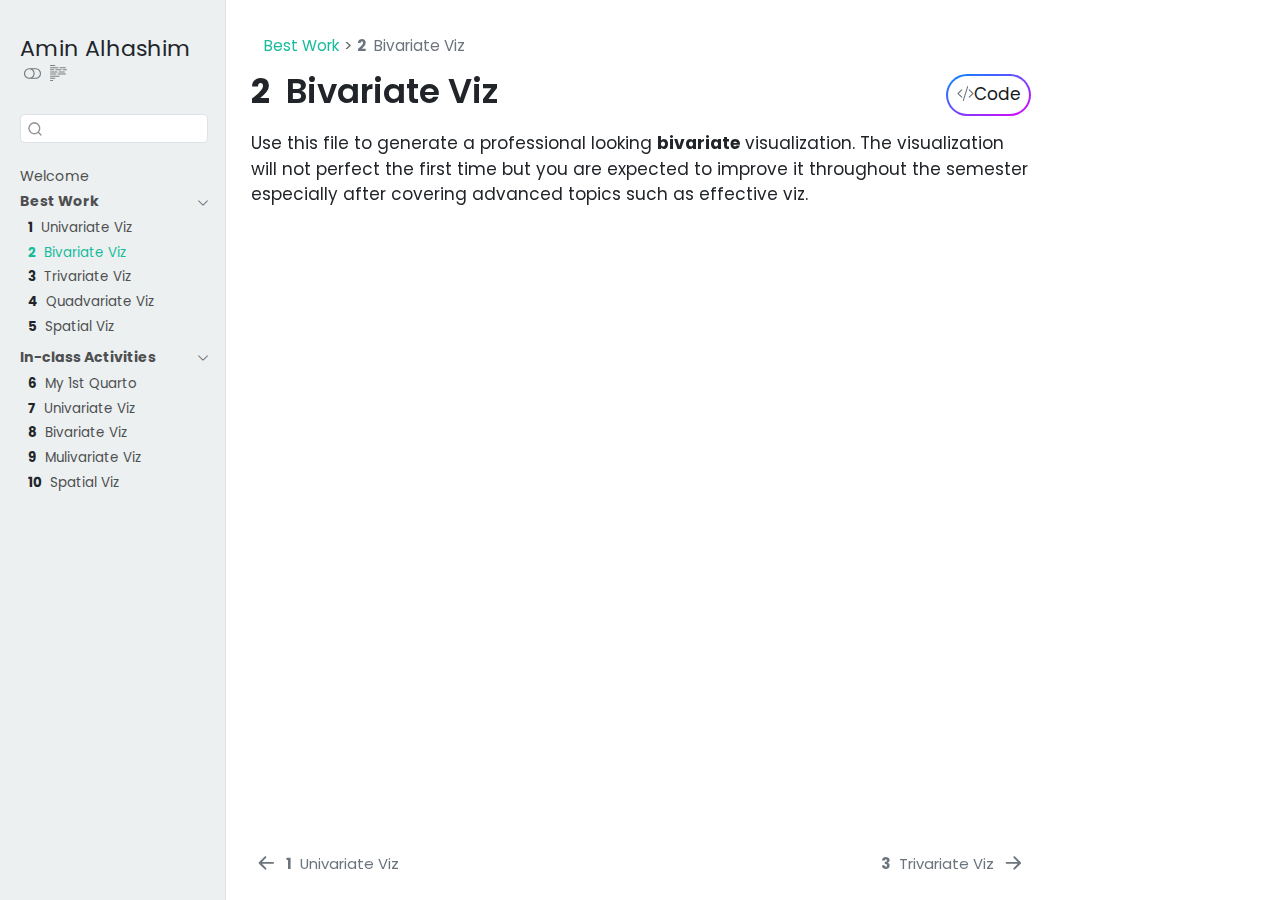
==== commit 140c9aeb: "Built site for gh-pages" ====
--- a/bw/bw-bi.html
+++ b/bw/bw-bi.html
@@ -209,7 +209,7 @@
           <li class="sidebar-item">
   <div class="sidebar-item-container"> 
   <a href="../ica/quarto-demo.html" class="sidebar-item-text sidebar-link">
- <span class="menu-text"><span class="chapter-number">6</span>&nbsp; <span class="chapter-title">My first Quarto document</span></span></a>
+ <span class="menu-text"><span class="chapter-number">6</span>&nbsp; <span class="chapter-title">My 1st Quarto</span></span></a>
   </div>
 </li>
           <li class="sidebar-item">
